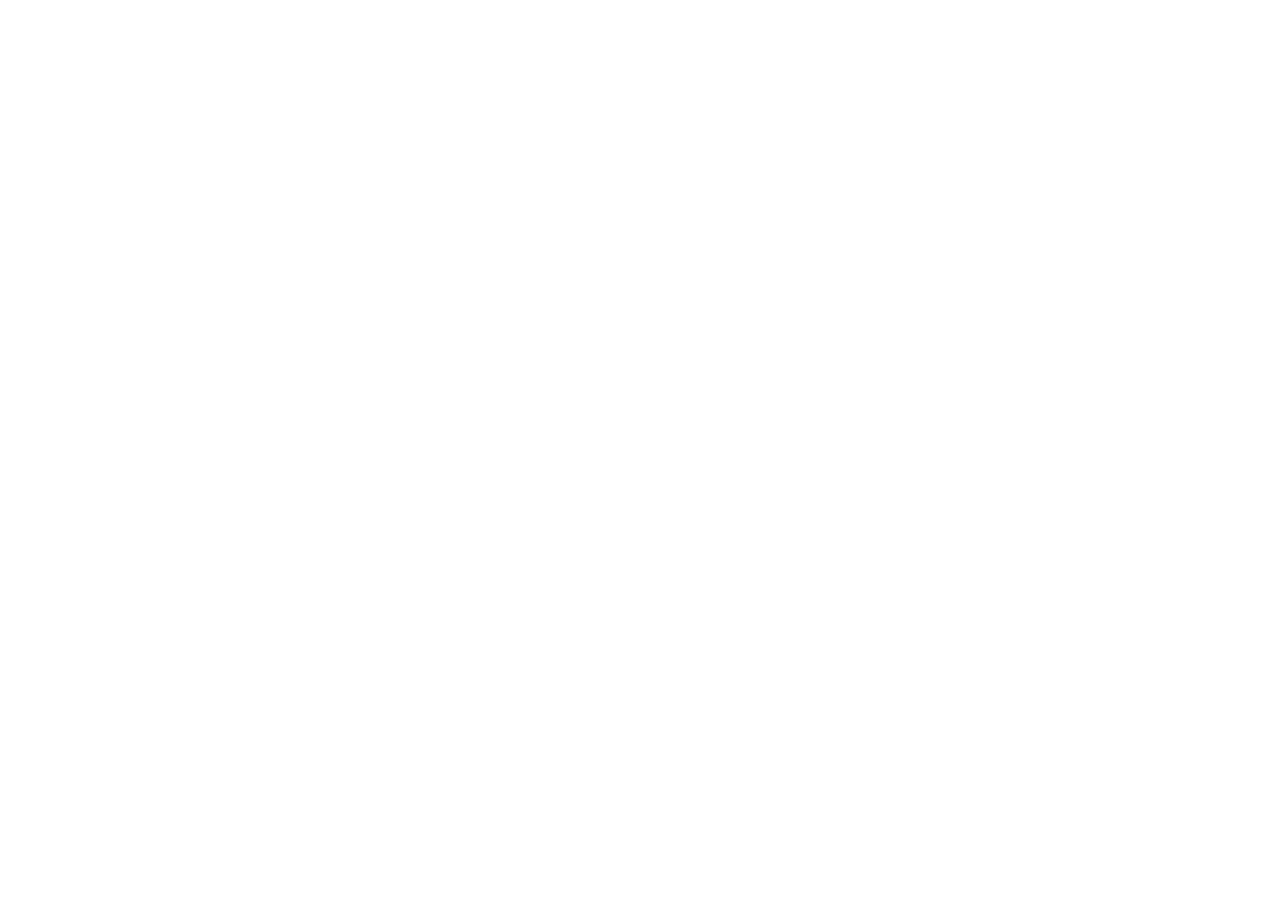
==== index.html @ e37c7171 "Initial commit website Boolando" ====
<!DOCTYPE html>
<html lang="en">
<head>
    <meta charset="UTF-8">
    <meta http-equiv="X-UA-Compatible" content="IE=edge">
    <meta name="viewport" content="width=device-width, initial-scale=1.0">
    <title>Boolando</title>
    <link rel="stylesheet" href="./css/style.css">
</head>
<body>

    <header></header>

    <main></main>
    
    <footer></footer>
    


</body>
</html>
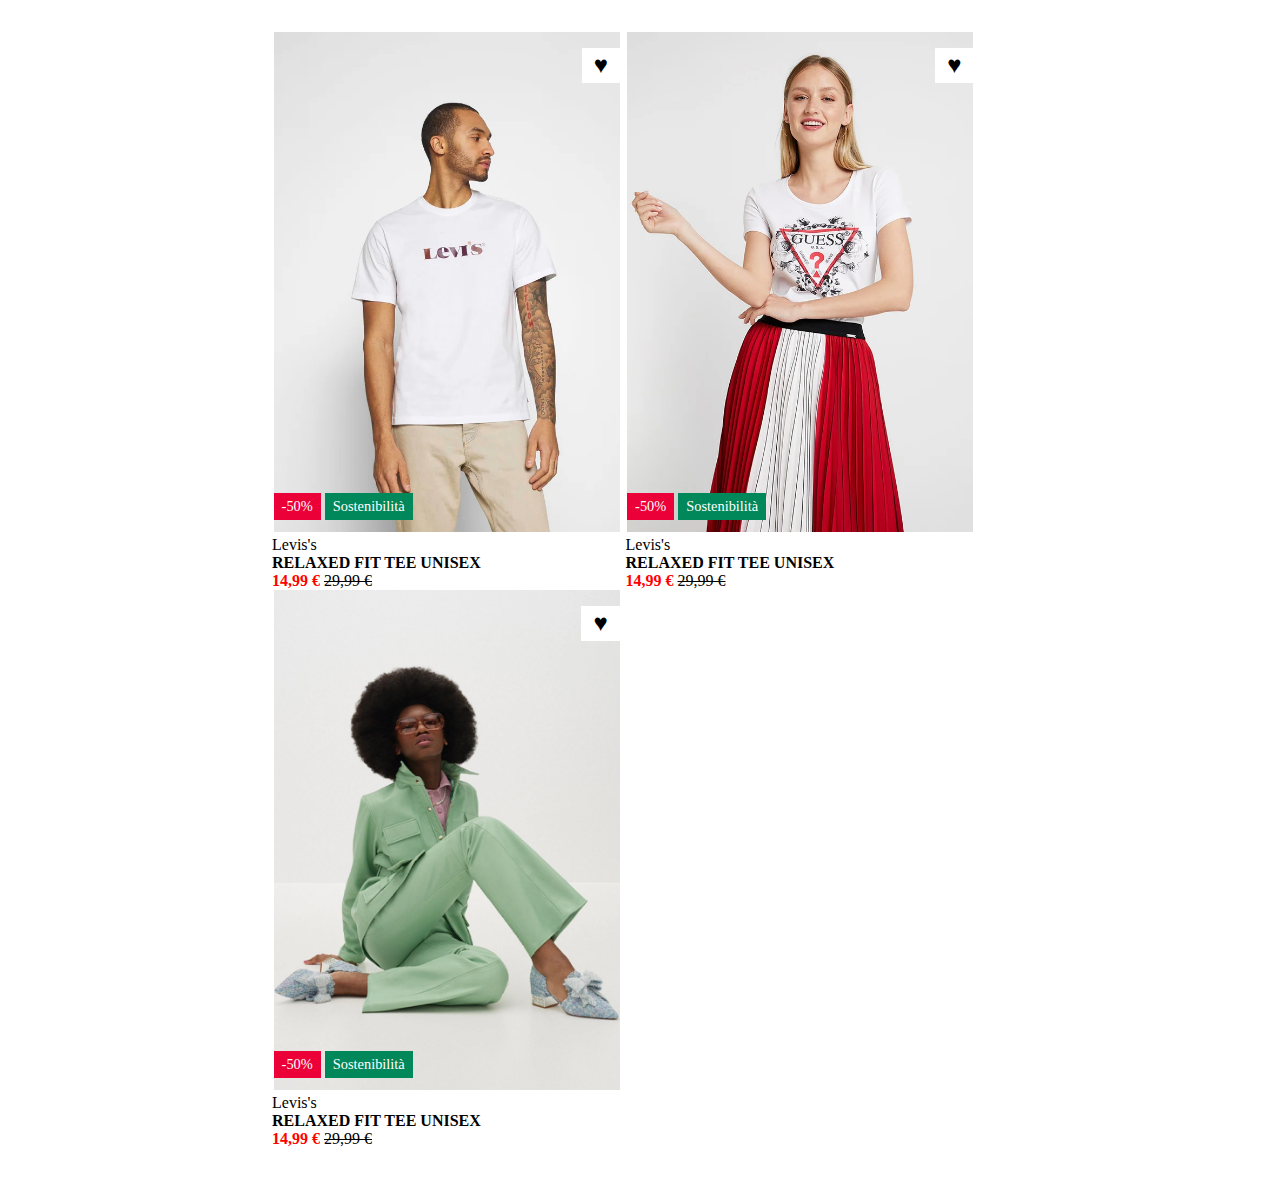
==== commit 93c61320: "Add 3 product" ====
--- a/index.html
+++ b/index.html
@@ -11,11 +11,127 @@
 
     <header></header>
 
-    <main></main>
+    <main>
+        <div class="container">
+
+            <div class="box">
+                <div class="img-box">
+                    <img src="./img/1.webp" alt="Maglia bianca con logo levi's">
+                    <span class="img-box-hover">
+                        <img src="./img/1b.webp" alt="Maglia abbinata">
+                    </span>
+                    <div class="icon">
+                        &hearts;
+                    </div>
+                    <div class="badge">
+                        <div class="img-badge discount">-50%</div>
+                        <div class="img-badge sostenibilità">Sostenibilità</div>
+                    </div>
+                </div>
+                <!-- /.img-box -->
+                
+                <div class="marca">
+                    Levis's
+                </div>
+                <h4>RELAXED FIT TEE UNISEX</h4>
+                <div class="price">
+                    <strong>
+                        14,99 € 
+                    </strong> 
+                    <span>
+                        29,99 €
+                    </span>
+                </div>
+                
+            </div>
+            <!-- /.box -->
+
+            <div class="box">
+                <div class="img-box">
+                    <img src="./img/2.webp" alt="Maglia bianca con logo levi's">
+                    <span class="img-box-hover">
+                        <img src="./img/2b.webp" alt="Maglia abbinata">
+                    </span>
+                    <div class="icon">
+                        &hearts;
+                    </div>
+                    <div class="badge">
+                        <div class="img-badge discount">-50%</div>
+                        <div class="img-badge sostenibilità">Sostenibilità</div>
+                    </div>
+                </div>
+                <!-- /.img-box -->
+                
+                <div class="marca">
+                    Levis's
+                </div>
+                <h4>RELAXED FIT TEE UNISEX</h4>
+                <div class="price">
+                    <strong>
+                        14,99 € 
+                    </strong> 
+                    <span>
+                        29,99 €
+                    </span>
+                </div>
+                
+            </div>
+            <!-- /.box -->
+
+            <div class="box">
+                <div class="img-box">
+                    <img src="./img/3.webp" alt="Maglia bianca con logo levi's">
+                    <span class="img-box-hover">
+                        <img src="./img/3b.webp" alt="Maglia abbinata">
+                    </span>
+                    <div class="icon">
+                        &hearts;
+                    </div>
+                    <div class="badge">
+                        <div class="img-badge discount">-50%</div>
+                        <div class="img-badge sostenibilità">Sostenibilità</div>
+                    </div>
+                </div>
+                <!-- /.img-box -->
+                
+                <div class="marca">
+                    Levis's
+                </div>
+                <h4>RELAXED FIT TEE UNISEX</h4>
+                <div class="price">
+                    <strong>
+                        14,99 € 
+                    </strong> 
+                    <span>
+                        29,99 €
+                    </span>
+                </div>
+                
+            </div>
+            <!-- /.box -->
+
+            
+            
+
+            
+            
+                
+
+
+
+
+            
+            <!-- /.img-box -->
+
+
+         </div>  
+        <!-- / .container -->
+    </main>
     
+
     <footer></footer>
     
 
 
 </body>
-</html>+</html>
--- a/css/style.css
+++ b/css/style.css
@@ -0,0 +1,103 @@
+* {
+    margin: 0;
+    padding: 0;
+    box-sizing: border-box;
+}
+
+/* 
+Utility
+**********************/
+:root {
+    --color-white: #FFFFFF;
+    --bg-discount: #EB0037;
+    --bg-sostenibilità: #00875A;
+    --color-red: #FF0000;
+}
+
+
+
+/* 
+tag
+**********************/
+body {
+    padding: 1rem 0;
+}
+
+
+
+/* 
+main
+**********************/
+.container {
+    width: 60%;
+    margin: 0 auto;
+    padding: 1rem;
+    vertical-align: middle;
+}
+
+.box {
+    display: inline-block;
+}
+
+.box img {
+    width: auto;
+    height:500px;
+}
+
+.img-box {
+    margin: 0 0.1rem;
+    display: inline-block;
+    position: relative;
+}
+
+.img-box > .icon {
+    font-size: 1.5rem;
+    background-color: var(--color-white);
+    padding: 0.25rem 0.75rem;
+    position: absolute;
+    top: 1rem;
+    right: 0;    
+}
+
+.img-box .badge {
+    color: var(--color-white);
+    position: absolute;
+    bottom: 1rem;
+    left: 0;
+}
+
+.img-badge {
+    font-size: 0.9rem;
+    display: inline-block;
+    padding: 0.3rem 0.5rem;
+}
+
+.badge .discount {
+    background-color: var(--bg-discount);
+}
+
+.badge .sostenibilità {
+    background-color: var(--bg-sostenibilità);
+}
+
+.price {
+    color: var(--color-red);
+}
+
+.price > span {
+    color: black;
+    text-decoration: line-through;
+}
+
+.img-box-hover {
+    position: absolute;
+    visibility: hidden;
+}
+
+.img-box:hover .img-box-hover {
+    position: absolute;
+    top: 0;
+    left: 0;
+    visibility: visible;
+
+}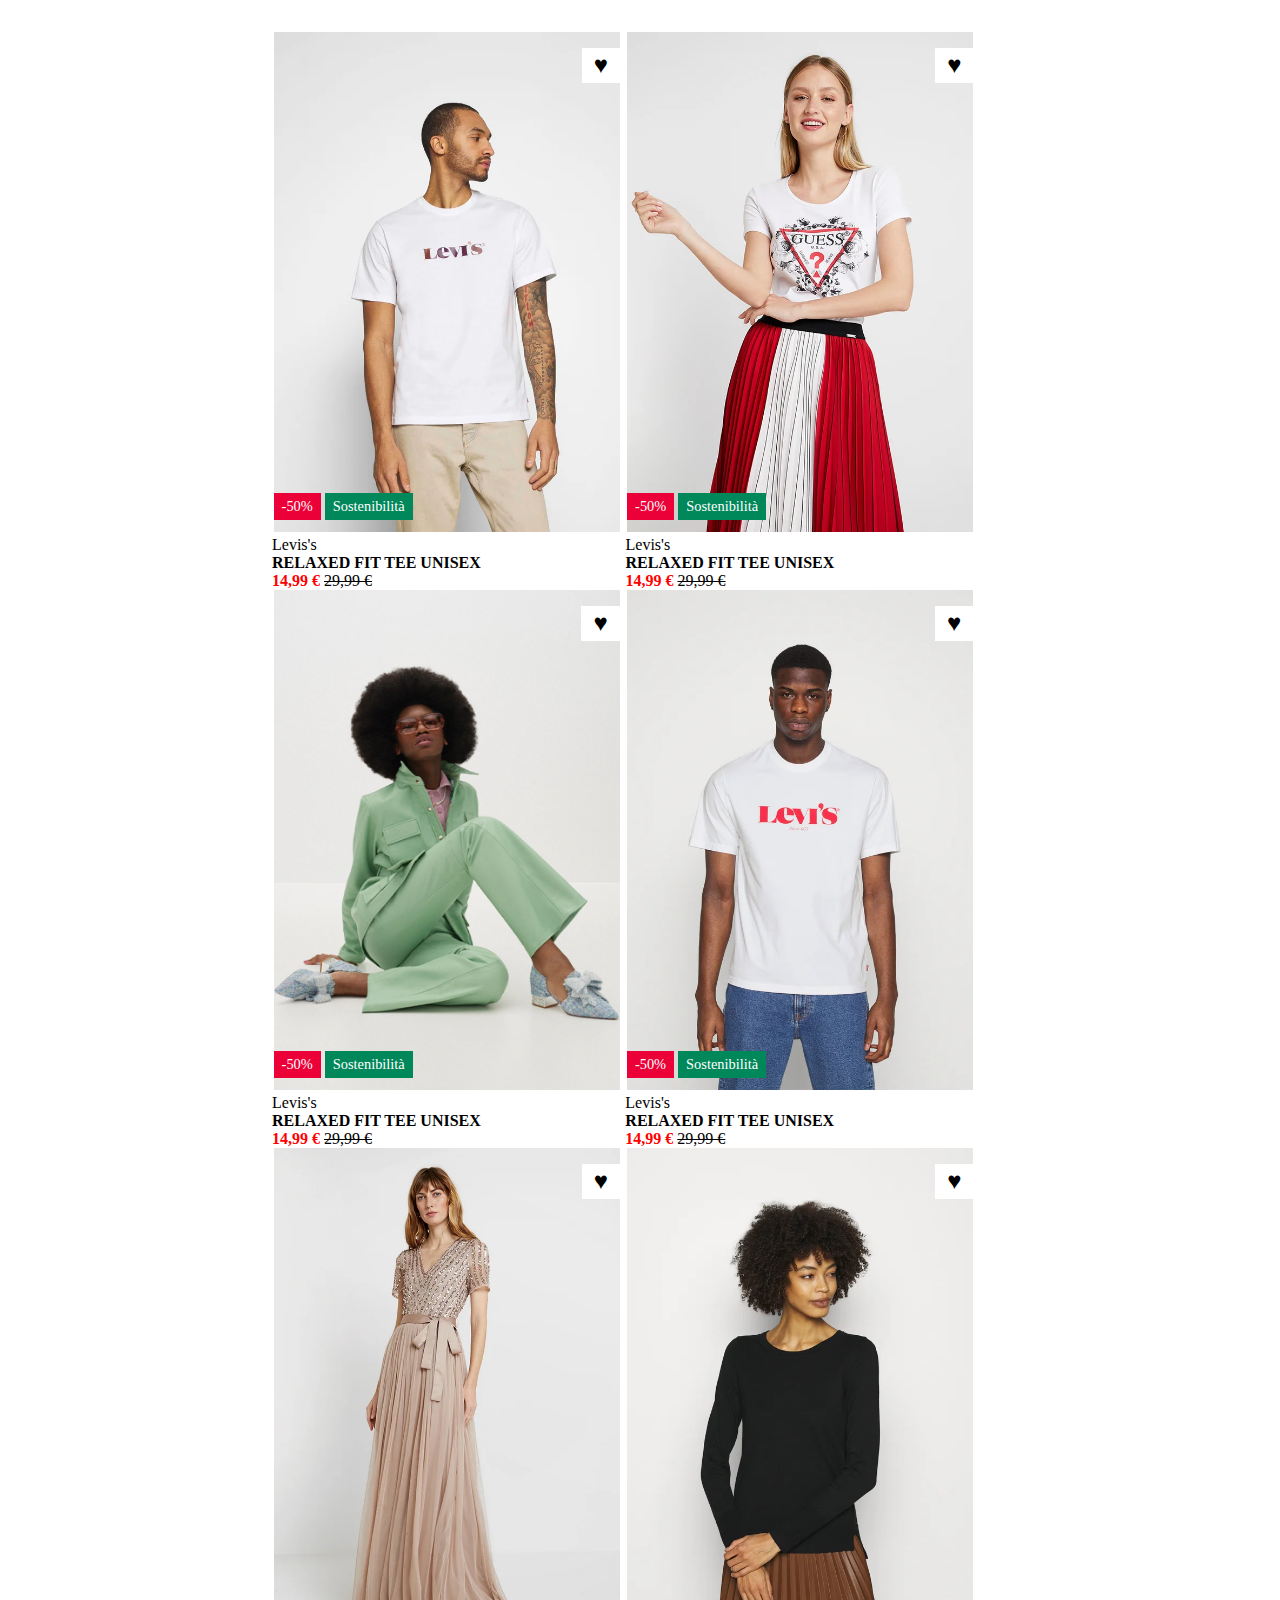
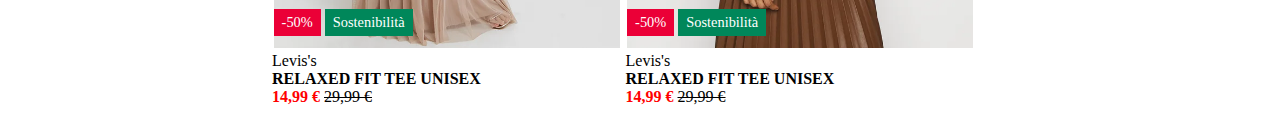
==== commit f3bd279e: "Add Last 3 product" ====
--- a/index.html
+++ b/index.html
@@ -110,19 +110,101 @@
             </div>
             <!-- /.box -->
 
-            
-            
-
-            
-            
-                
-
-
-
-
-            
-            <!-- /.img-box -->
-
+            <div class="box">
+                <div class="img-box">
+                    <img src="./img/4.webp" alt="Maglia bianca con logo levi's">
+                    <span class="img-box-hover">
+                        <img src="./img/4b.webp" alt="Maglia abbinata">
+                    </span>
+                    <div class="icon">
+                        &hearts;
+                    </div>
+                    <div class="badge">
+                        <div class="img-badge discount">-50%</div>
+                        <div class="img-badge sostenibilità">Sostenibilità</div>
+                    </div>
+                </div>
+                <!-- /.img-box -->
+                
+                <div class="marca">
+                    Levis's
+                </div>
+                <h4>RELAXED FIT TEE UNISEX</h4>
+                <div class="price">
+                    <strong>
+                        14,99 € 
+                    </strong> 
+                    <span>
+                        29,99 €
+                    </span>
+                </div>
+                
+            </div>
+            <!-- /.box -->
+
+            <div class="box">
+                <div class="img-box">
+                    <img src="./img/5.webp" alt="Maglia bianca con logo levi's">
+                    <span class="img-box-hover">
+                        <img src="./img/5b.webp" alt="Maglia abbinata">
+                    </span>
+                    <div class="icon">
+                        &hearts;
+                    </div>
+                    <div class="badge">
+                        <div class="img-badge discount">-50%</div>
+                        <div class="img-badge sostenibilità">Sostenibilità</div>
+                    </div>
+                </div>
+                <!-- /.img-box -->
+                
+                <div class="marca">
+                    Levis's
+                </div>
+                <h4>RELAXED FIT TEE UNISEX</h4>
+                <div class="price">
+                    <strong>
+                        14,99 € 
+                    </strong> 
+                    <span>
+                        29,99 €
+                    </span>
+                </div>
+                
+            </div>
+            <!-- /.box -->
+
+            <div class="box">
+                <div class="img-box">
+                    <img src="./img/6.webp" alt="Maglia bianca con logo levi's">
+                    <span class="img-box-hover">
+                        <img src="./img/6b.webp" alt="Maglia abbinata">
+                    </span>
+                    <div class="icon">
+                        &hearts;
+                    </div>
+                    <div class="badge">
+                        <div class="img-badge discount">-50%</div>
+                        <div class="img-badge sostenibilità">Sostenibilità</div>
+                    </div>
+                </div>
+                <!-- /.img-box -->
+                
+                <div class="marca">
+                    Levis's
+                </div>
+                <h4>RELAXED FIT TEE UNISEX</h4>
+                <div class="price">
+                    <strong>
+                        14,99 € 
+                    </strong> 
+                    <span>
+                        29,99 €
+                    </span>
+                </div>
+                
+            </div>
+            <!-- /.box -->
 
          </div>  
         <!-- / .container -->
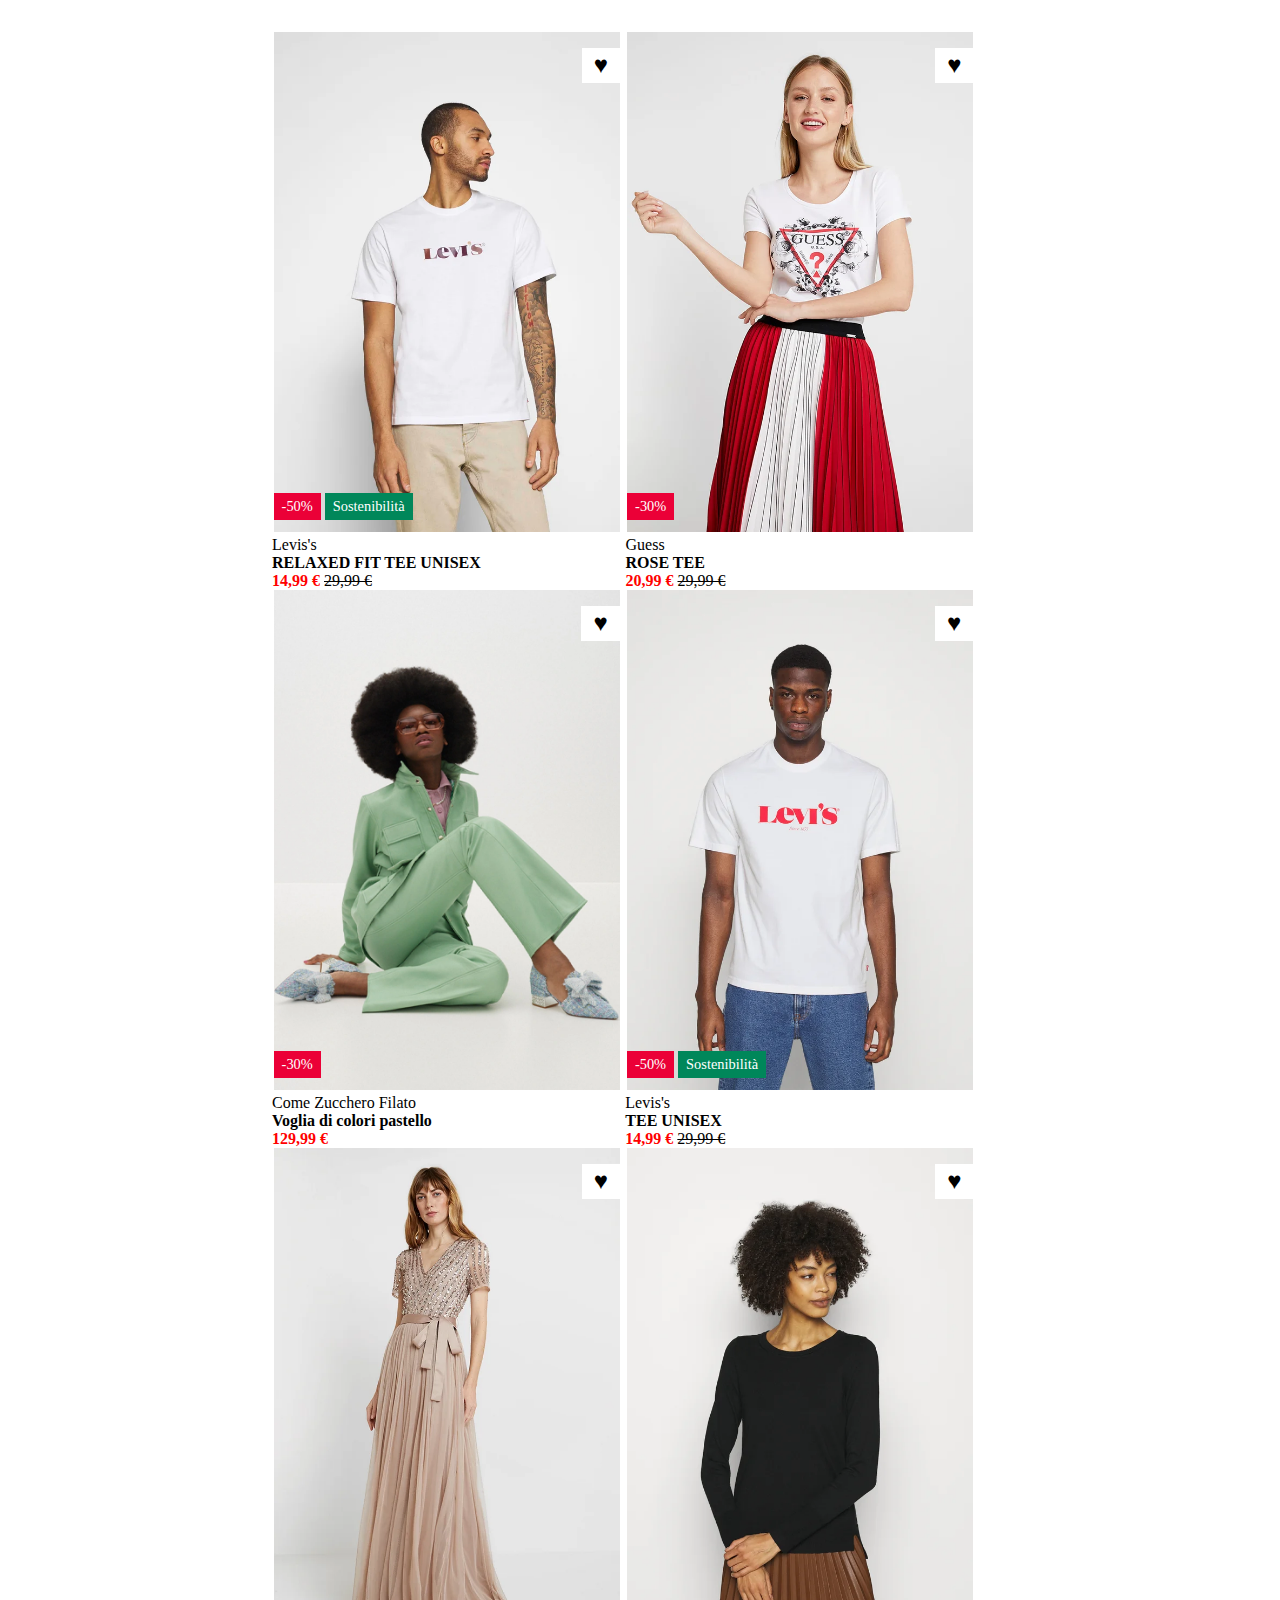
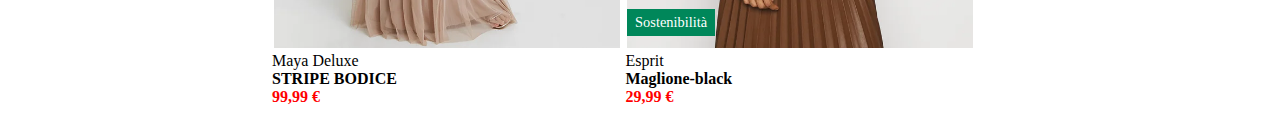
==== commit 0f1ec781: "Fix price and description" ====
--- a/index.html
+++ b/index.html
@@ -56,6 +56,65 @@
                         &hearts;
                     </div>
                     <div class="badge">
+                        <div class="img-badge discount">-30%</div>
+                    </div>
+                </div>
+                <!-- /.img-box -->
+                
+                <div class="marca">
+                    Guess
+                </div>
+                <h4>ROSE TEE</h4>
+                <div class="price">
+                    <strong>
+                        20,99 € 
+                    </strong> 
+                    <span>
+                        29,99 €
+                    </span>
+                </div>
+                
+            </div>
+            <!-- /.box -->
+
+            <div class="box">
+                <div class="img-box">
+                    <img src="./img/3.webp" alt="Maglia bianca con logo levi's">
+                    <span class="img-box-hover">
+                        <img src="./img/3b.webp" alt="Maglia abbinata">
+                    </span>
+                    <div class="icon">
+                        &hearts;
+                    </div>
+                    <div class="badge">
+                        <div class="img-badge discount">-30%</div>
+                    </div>
+                </div>
+                <!-- /.img-box -->
+                
+                <div class="marca">
+                    Come Zucchero Filato
+                </div>
+                <h4>Voglia di colori pastello</h4>
+                <div class="price">
+                    <strong>
+                        129,99 € 
+                    </strong> 
+                </div>
+                
+            </div>
+            <!-- /.box -->
+
+            <div class="box">
+                <div class="img-box">
+                    <img src="./img/4.webp" alt="Maglia bianca con logo levi's">
+                    <span class="img-box-hover">
+                        <img src="./img/4b.webp" alt="Maglia abbinata">
+                    </span>
+                    <div class="icon">
+                        &hearts;
+                    </div>
+                    <div class="badge">
                         <div class="img-badge discount">-50%</div>
                         <div class="img-badge sostenibilità">Sostenibilità</div>
                     </div>
@@ -65,7 +124,7 @@
                 <div class="marca">
                     Levis's
                 </div>
-                <h4>RELAXED FIT TEE UNISEX</h4>
+                <h4>TEE UNISEX</h4>
                 <div class="price">
                     <strong>
                         14,99 € 
@@ -80,127 +139,56 @@
 
             <div class="box">
                 <div class="img-box">
-                    <img src="./img/3.webp" alt="Maglia bianca con logo levi's">
-                    <span class="img-box-hover">
-                        <img src="./img/3b.webp" alt="Maglia abbinata">
-                    </span>
-                    <div class="icon">
-                        &hearts;
-                    </div>
-                    <div class="badge">
-                        <div class="img-badge discount">-50%</div>
+                    <img src="./img/5.webp" alt="Maglia bianca con logo levi's">
+                    <span class="img-box-hover">
+                        <img src="./img/5b.webp" alt="Maglia abbinata">
+                    </span>
+                    <div class="icon">
+                        &hearts;
+                    </div>
+                    <div class="badge hidden">
+                        <div class="img-badge discount"></div>
+                        <div class="img-badge sostenibilità"></div>
+                    </div>
+                </div>
+                <!-- /.img-box -->
+                
+                <div class="marca">
+                    Maya Deluxe
+                </div>
+                <h4>STRIPE BODICE</h4>
+                <div class="price">
+                    <strong>
+                        99,99 € 
+                    </strong> 
+                </div>
+                
+            </div>
+            <!-- /.box -->
+
+            <div class="box">
+                <div class="img-box">
+                    <img src="./img/6.webp" alt="Maglia">
+                    <span class="img-box-hover">
+                        <img src="./img/6b.webp" alt="Maglia">
+                    </span>
+                    <div class="icon">
+                        &hearts;
+                    </div>
+                    <div class="badge">
                         <div class="img-badge sostenibilità">Sostenibilità</div>
                     </div>
                 </div>
                 <!-- /.img-box -->
                 
                 <div class="marca">
-                    Levis's
-                </div>
-                <h4>RELAXED FIT TEE UNISEX</h4>
-                <div class="price">
-                    <strong>
-                        14,99 € 
-                    </strong> 
-                    <span>
-                        29,99 €
-                    </span>
-                </div>
-                
-            </div>
-            <!-- /.box -->
-
-            <div class="box">
-                <div class="img-box">
-                    <img src="./img/4.webp" alt="Maglia bianca con logo levi's">
-                    <span class="img-box-hover">
-                        <img src="./img/4b.webp" alt="Maglia abbinata">
-                    </span>
-                    <div class="icon">
-                        &hearts;
-                    </div>
-                    <div class="badge">
-                        <div class="img-badge discount">-50%</div>
-                        <div class="img-badge sostenibilità">Sostenibilità</div>
-                    </div>
-                </div>
-                <!-- /.img-box -->
-                
-                <div class="marca">
-                    Levis's
-                </div>
-                <h4>RELAXED FIT TEE UNISEX</h4>
-                <div class="price">
-                    <strong>
-                        14,99 € 
-                    </strong> 
-                    <span>
-                        29,99 €
-                    </span>
-                </div>
-                
-            </div>
-            <!-- /.box -->
-
-            <div class="box">
-                <div class="img-box">
-                    <img src="./img/5.webp" alt="Maglia bianca con logo levi's">
-                    <span class="img-box-hover">
-                        <img src="./img/5b.webp" alt="Maglia abbinata">
-                    </span>
-                    <div class="icon">
-                        &hearts;
-                    </div>
-                    <div class="badge">
-                        <div class="img-badge discount">-50%</div>
-                        <div class="img-badge sostenibilità">Sostenibilità</div>
-                    </div>
-                </div>
-                <!-- /.img-box -->
-                
-                <div class="marca">
-                    Levis's
-                </div>
-                <h4>RELAXED FIT TEE UNISEX</h4>
-                <div class="price">
-                    <strong>
-                        14,99 € 
-                    </strong> 
-                    <span>
-                        29,99 €
-                    </span>
-                </div>
-                
-            </div>
-            <!-- /.box -->
-
-            <div class="box">
-                <div class="img-box">
-                    <img src="./img/6.webp" alt="Maglia bianca con logo levi's">
-                    <span class="img-box-hover">
-                        <img src="./img/6b.webp" alt="Maglia abbinata">
-                    </span>
-                    <div class="icon">
-                        &hearts;
-                    </div>
-                    <div class="badge">
-                        <div class="img-badge discount">-50%</div>
-                        <div class="img-badge sostenibilità">Sostenibilità</div>
-                    </div>
-                </div>
-                <!-- /.img-box -->
-                
-                <div class="marca">
-                    Levis's
-                </div>
-                <h4>RELAXED FIT TEE UNISEX</h4>
-                <div class="price">
-                    <strong>
-                        14,99 € 
-                    </strong> 
-                    <span>
-                        29,99 €
-                    </span>
+                    Esprit
+                </div>
+                <h4>Maglione-black</h4>
+                <div class="price">
+                    <strong>
+                        29,99 € 
+                    </strong> 
                 </div>
                 
             </div>
@@ -208,7 +196,6 @@
 
          </div>  
         <!-- / .container -->
-    </main>
     
 
     <footer></footer>
--- a/css/style.css
+++ b/css/style.css
@@ -14,7 +14,9 @@
     --color-red: #FF0000;
 }
 
-
+.hidden {
+    visibility:hidden;
+}
 
 /* 
 tag
